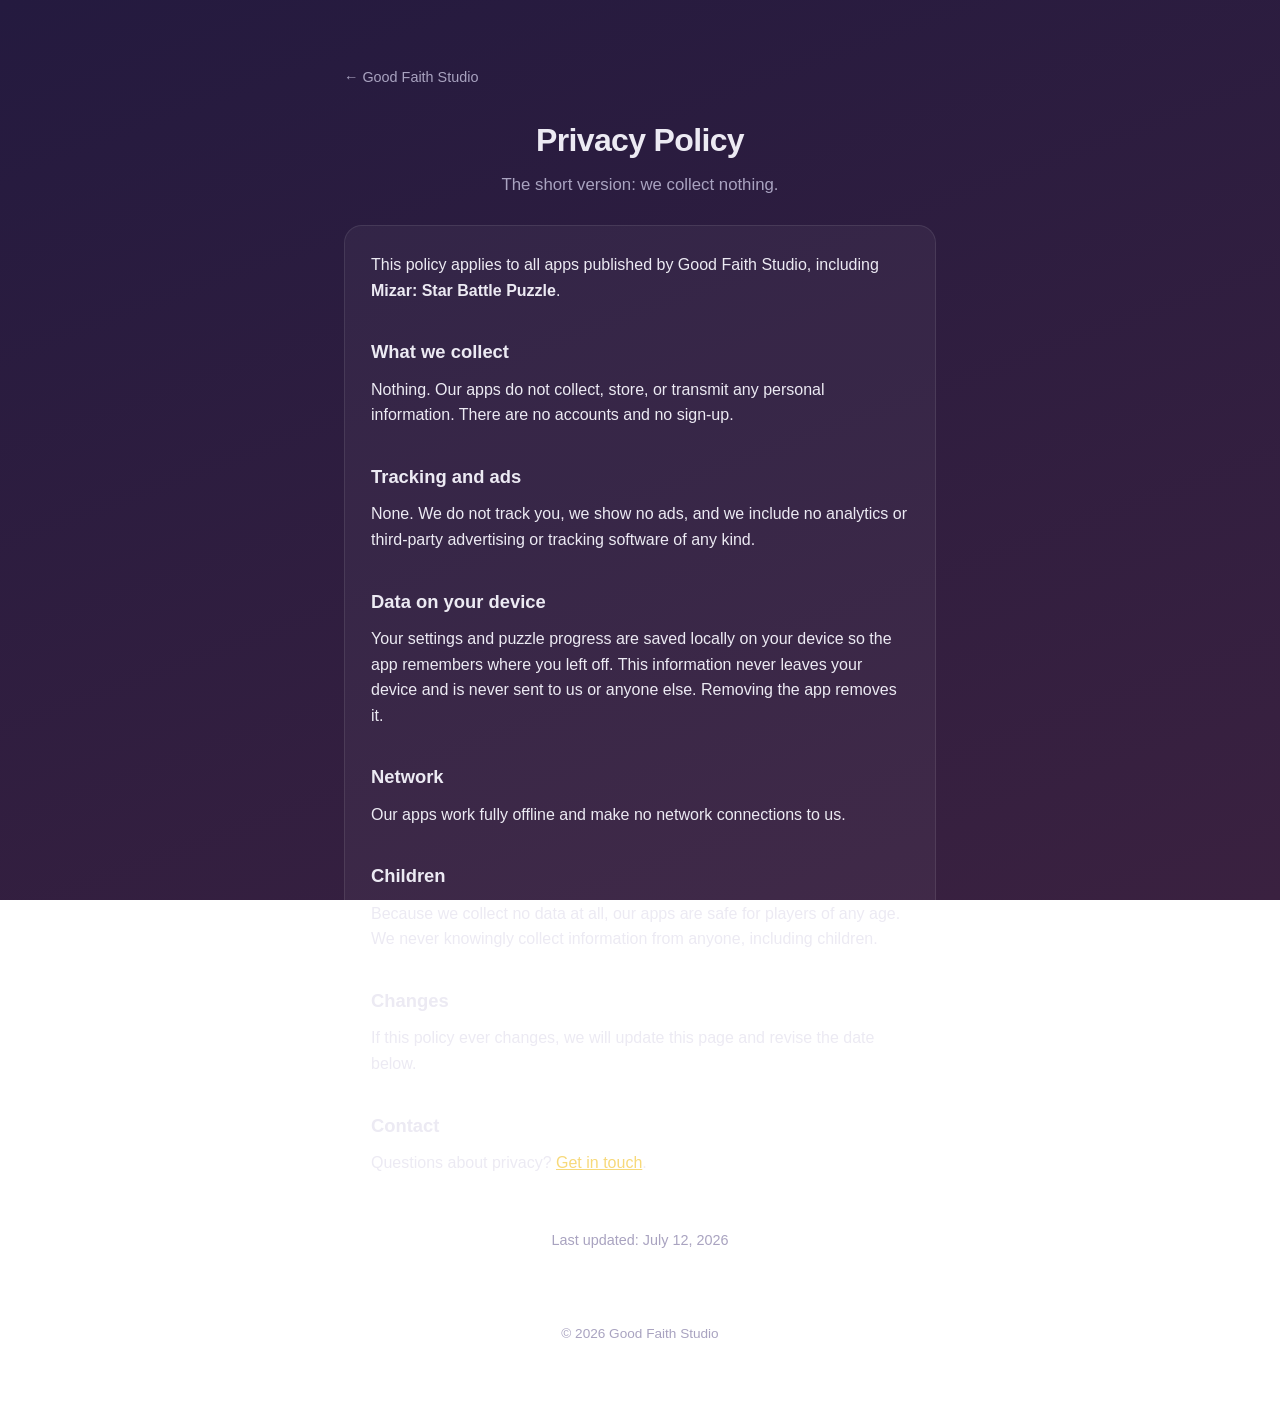
==== privacy/index.html @ 955e89d7 "Good Faith Studio site: landing, support, privacy policy Static GitHub Pages site. Support page uses" ====
<!DOCTYPE html>
<html lang="en">
<head>
<meta charset="utf-8">
<meta name="viewport" content="width=device-width, initial-scale=1">
<title>Privacy Policy &middot; Good Faith Studio</title>
<meta name="description" content="Good Faith Studio apps collect no data. Here's our privacy policy.">
<link rel="stylesheet" href="../style.css">
</head>
<body>
<main class="wrap">
  <a class="back" href="../">&larr; Good Faith Studio</a>

  <h1>Privacy Policy</h1>
  <p class="lead">The short version: we collect nothing.</p>

  <div class="card">
    <p>This policy applies to all apps published by Good Faith Studio, including
    <strong>Mizar: Star Battle Puzzle</strong>.</p>

    <h2>What we collect</h2>
    <p>Nothing. Our apps do not collect, store, or transmit any personal
    information. There are no accounts and no sign-up.</p>

    <h2>Tracking and ads</h2>
    <p>None. We do not track you, we show no ads, and we include no analytics or
    third-party advertising or tracking software of any kind.</p>

    <h2>Data on your device</h2>
    <p>Your settings and puzzle progress are saved locally on your device so the
    app remembers where you left off. This information never leaves your device
    and is never sent to us or anyone else. Removing the app removes it.</p>

    <h2>Network</h2>
    <p>Our apps work fully offline and make no network connections to us.</p>

    <h2>Children</h2>
    <p>Because we collect no data at all, our apps are safe for players of any
    age. We never knowingly collect information from anyone, including children.</p>

    <h2>Changes</h2>
    <p>If this policy ever changes, we will update this page and revise the date
    below.</p>

    <h2>Contact</h2>
    <p>Questions about privacy? <a href="../support/">Get in touch</a>.</p>
  </div>

  <p class="muted small center">Last updated: July 12, 2026</p>

  <footer>&copy; 2026 Good Faith Studio</footer>
</main>
</body>
</html>
---- style.css ----
:root {
  --bg1: #241a3f;
  --bg2: #3a2140;
  --card: rgba(255, 255, 255, 0.045);
  --border: rgba(255, 255, 255, 0.09);
  --text: #eceaf3;
  --muted: #a9a3c0;
  --gold: #f2c94c;
  --gold-soft: #f7d97a;
}

* { box-sizing: border-box; }

html { -webkit-text-size-adjust: 100%; }

body {
  margin: 0;
  min-height: 100vh;
  font-family: -apple-system, BlinkMacSystemFont, "Segoe UI", Roboto, Helvetica, Arial, sans-serif;
  color: var(--text);
  background: linear-gradient(160deg, var(--bg1) 0%, var(--bg2) 100%) fixed;
  line-height: 1.6;
  -webkit-font-smoothing: antialiased;
}

.wrap {
  max-width: 640px;
  margin: 0 auto;
  padding: 64px 24px 80px;
}

.mark { display: block; margin: 0 auto 22px; width: 88px; height: 88px; }

h1 {
  font-size: 2rem;
  font-weight: 800;
  letter-spacing: -0.02em;
  margin: 0 0 6px;
  text-align: center;
}

.tagline {
  text-align: center;
  color: var(--gold);
  font-weight: 600;
  margin: 0 0 34px;
}

h2 {
  font-size: 1.15rem;
  font-weight: 700;
  margin: 34px 0 10px;
}

p { margin: 0 0 16px; }

a { color: var(--gold-soft); }

.lead { color: var(--muted); text-align: center; font-size: 1.05rem; }

.card {
  background: var(--card);
  border: 1px solid var(--border);
  border-radius: 18px;
  padding: 26px 26px 10px;
  margin: 26px 0;
}

.muted { color: var(--muted); }
.small { font-size: 0.9rem; }

.btn {
  display: inline-block;
  background: var(--gold);
  color: #241a3f;
  font-weight: 700;
  text-decoration: none;
  padding: 13px 26px;
  border-radius: 999px;
  transition: transform 0.08s ease, filter 0.15s ease;
}
.btn:hover { filter: brightness(1.05); }
.btn:active { transform: scale(0.98); }

.center { text-align: center; }

nav.links {
  display: flex;
  gap: 22px;
  justify-content: center;
  margin-top: 30px;
  flex-wrap: wrap;
}

footer {
  text-align: center;
  color: var(--muted);
  font-size: 0.85rem;
  margin-top: 48px;
  padding-top: 22px;
  border-top: 1px solid var(--border);
}

.back { display: inline-block; margin-bottom: 26px; color: var(--muted); text-decoration: none; font-size: 0.9rem; }
.back:hover { color: var(--text); }

ul { padding-left: 20px; margin: 0 0 16px; }
li { margin-bottom: 8px; }
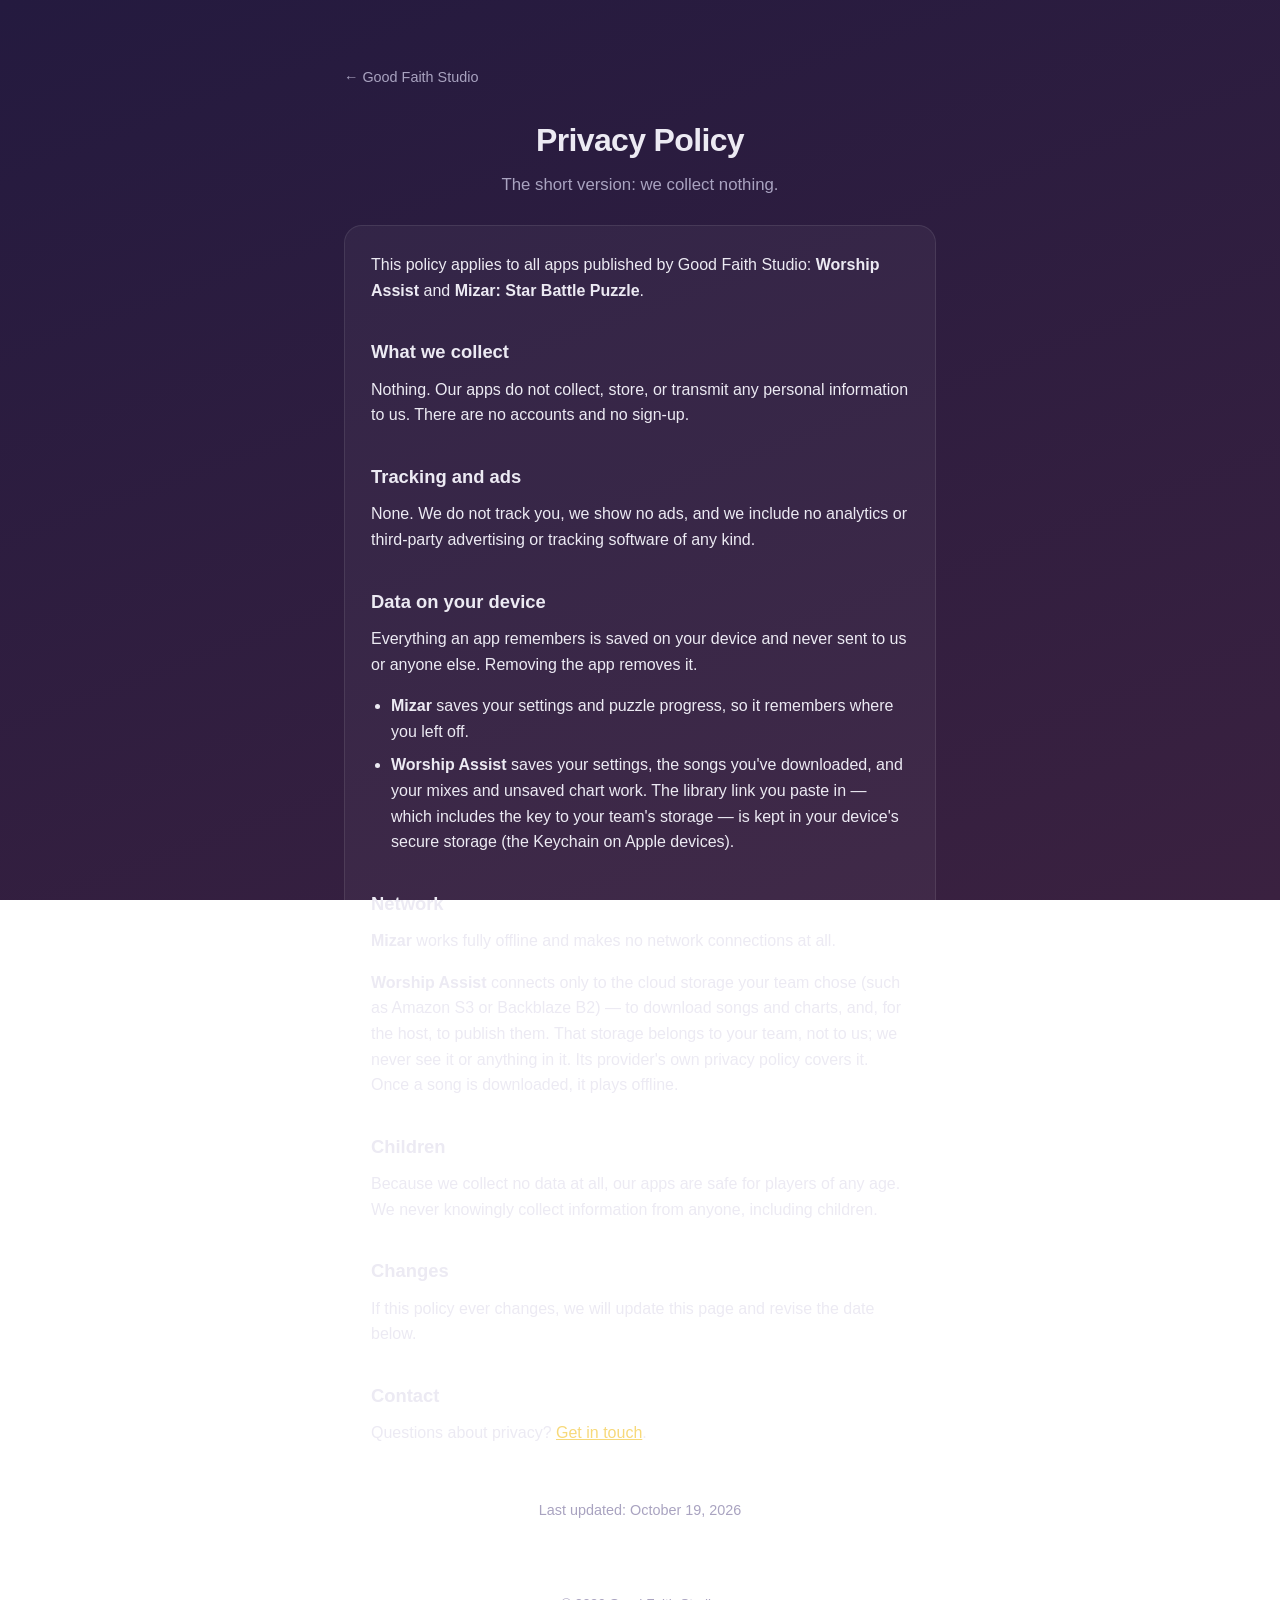
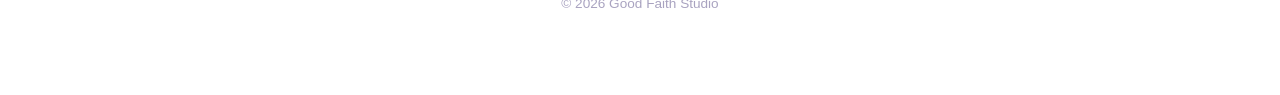
==== commit 085c798b: "Privacy policy covers Worship Assist: what it keeps on the device, and that it talks only to the tea" ====
--- a/privacy/index.html
+++ b/privacy/index.html
@@ -15,24 +15,37 @@
   <p class="lead">The short version: we collect nothing.</p>
 
   <div class="card">
-    <p>This policy applies to all apps published by Good Faith Studio, including
-    <strong>Mizar: Star Battle Puzzle</strong>.</p>
+    <p>This policy applies to all apps published by Good Faith Studio:
+    <strong>Worship Assist</strong> and <strong>Mizar: Star Battle Puzzle</strong>.</p>
 
     <h2>What we collect</h2>
     <p>Nothing. Our apps do not collect, store, or transmit any personal
-    information. There are no accounts and no sign-up.</p>
+    information to us. There are no accounts and no sign-up.</p>
 
     <h2>Tracking and ads</h2>
     <p>None. We do not track you, we show no ads, and we include no analytics or
     third-party advertising or tracking software of any kind.</p>
 
     <h2>Data on your device</h2>
-    <p>Your settings and puzzle progress are saved locally on your device so the
-    app remembers where you left off. This information never leaves your device
-    and is never sent to us or anyone else. Removing the app removes it.</p>
+    <p>Everything an app remembers is saved on your device and never sent to us or
+    anyone else. Removing the app removes it.</p>
+    <ul>
+      <li><strong>Mizar</strong> saves your settings and puzzle progress, so it remembers
+      where you left off.</li>
+      <li><strong>Worship Assist</strong> saves your settings, the songs you've downloaded,
+      and your mixes and unsaved chart work. The library link you paste in &mdash; which
+      includes the key to your team's storage &mdash; is kept in your device's secure
+      storage (the Keychain on Apple devices).</li>
+    </ul>
 
     <h2>Network</h2>
-    <p>Our apps work fully offline and make no network connections to us.</p>
+    <p><strong>Mizar</strong> works fully offline and makes no network connections at
+    all.</p>
+    <p><strong>Worship Assist</strong> connects only to the cloud storage your team
+    chose (such as Amazon S3 or Backblaze B2) &mdash; to download songs and charts, and,
+    for the host, to publish them. That storage belongs to your team, not to us; we
+    never see it or anything in it. Its provider's own privacy policy covers it. Once a
+    song is downloaded, it plays offline.</p>
 
     <h2>Children</h2>
     <p>Because we collect no data at all, our apps are safe for players of any
@@ -46,7 +59,7 @@
     <p>Questions about privacy? <a href="../support/">Get in touch</a>.</p>
   </div>
 
-  <p class="muted small center">Last updated: July 12, 2026</p>
+  <p class="muted small center">Last updated: October 19, 2026</p>
 
   <footer>&copy; 2026 Good Faith Studio</footer>
 </main>
--- a/style.css
+++ b/style.css
@@ -84,6 +84,8 @@
 
 .center { text-align: center; }
 
+.app-name { font-size: 1.15rem; font-weight: 700; color: var(--gold-soft); margin: 0 0 8px; }
+
 nav.links {
   display: flex;
   gap: 22px;
@@ -106,3 +108,85 @@
 
 ul { padding-left: 20px; margin: 0 0 16px; }
 li { margin-bottom: 8px; }
+
+/* Tables (setup-guide value/reference tables) */
+table {
+  width: 100%;
+  border-collapse: collapse;
+  margin: 0 0 18px;
+  font-size: 0.92rem;
+  display: block;
+  overflow-x: auto;
+}
+th, td {
+  text-align: left;
+  padding: 9px 12px;
+  border-bottom: 1px solid var(--border);
+  vertical-align: top;
+}
+th { color: var(--gold-soft); font-weight: 700; }
+
+/* Code — inline and blocks */
+code {
+  font-family: ui-monospace, SFMono-Regular, Menlo, Consolas, monospace;
+  font-size: 0.86em;
+  background: rgba(255, 255, 255, 0.07);
+  border: 1px solid var(--border);
+  border-radius: 5px;
+  padding: 1px 5px;
+}
+pre {
+  background: rgba(0, 0, 0, 0.28);
+  border: 1px solid var(--border);
+  border-radius: 12px;
+  padding: 16px 18px;
+  overflow-x: auto;
+  margin: 0 0 18px;
+  line-height: 1.45;
+}
+pre code {
+  background: none;
+  border: 0;
+  border-radius: 0;
+  padding: 0;
+  font-size: 0.84rem;
+}
+
+blockquote {
+  margin: 0 0 18px;
+  padding: 2px 0 2px 16px;
+  border-left: 3px solid var(--border);
+  color: var(--muted);
+}
+
+/* --- Featured app: the studio's flagship, given more weight than the rest --- */
+.card.featured {
+  background: rgba(242, 201, 76, 0.055);
+  border-color: rgba(242, 201, 76, 0.26);
+  padding: 34px 26px 18px;
+}
+.app-name.big { font-size: 1.75rem; line-height: 1.25; margin-bottom: 12px; }
+
+/* --- Secondary app: present, but clearly not the headline --- */
+.eyebrow {
+  text-align: center; color: var(--muted); font-size: 0.8rem;
+  letter-spacing: 0.09em; text-transform: uppercase; margin: 44px 0 -8px;
+}
+.card.secondary {
+  padding: 18px 22px 8px;
+  width: 66.7%;
+  margin-left: auto;
+  margin-right: auto;
+}
+/* two-thirds looks deliberate on a desktop, cramped on a phone */
+@media (max-width: 520px) {
+  .card.secondary { width: 100%; }
+}
+.card.secondary .app-name { font-size: 1rem; margin-bottom: 6px; }
+.card.secondary .small { font-size: 0.82rem; }
+.btn.quiet {
+  background: transparent; color: var(--gold-soft);
+  border: 1px solid rgba(242, 201, 76, 0.45);
+  font-weight: 600; padding: 8px 18px; font-size: 0.88rem;
+}
+.btn.quiet:hover { background: rgba(242, 201, 76, 0.08); filter: none; }
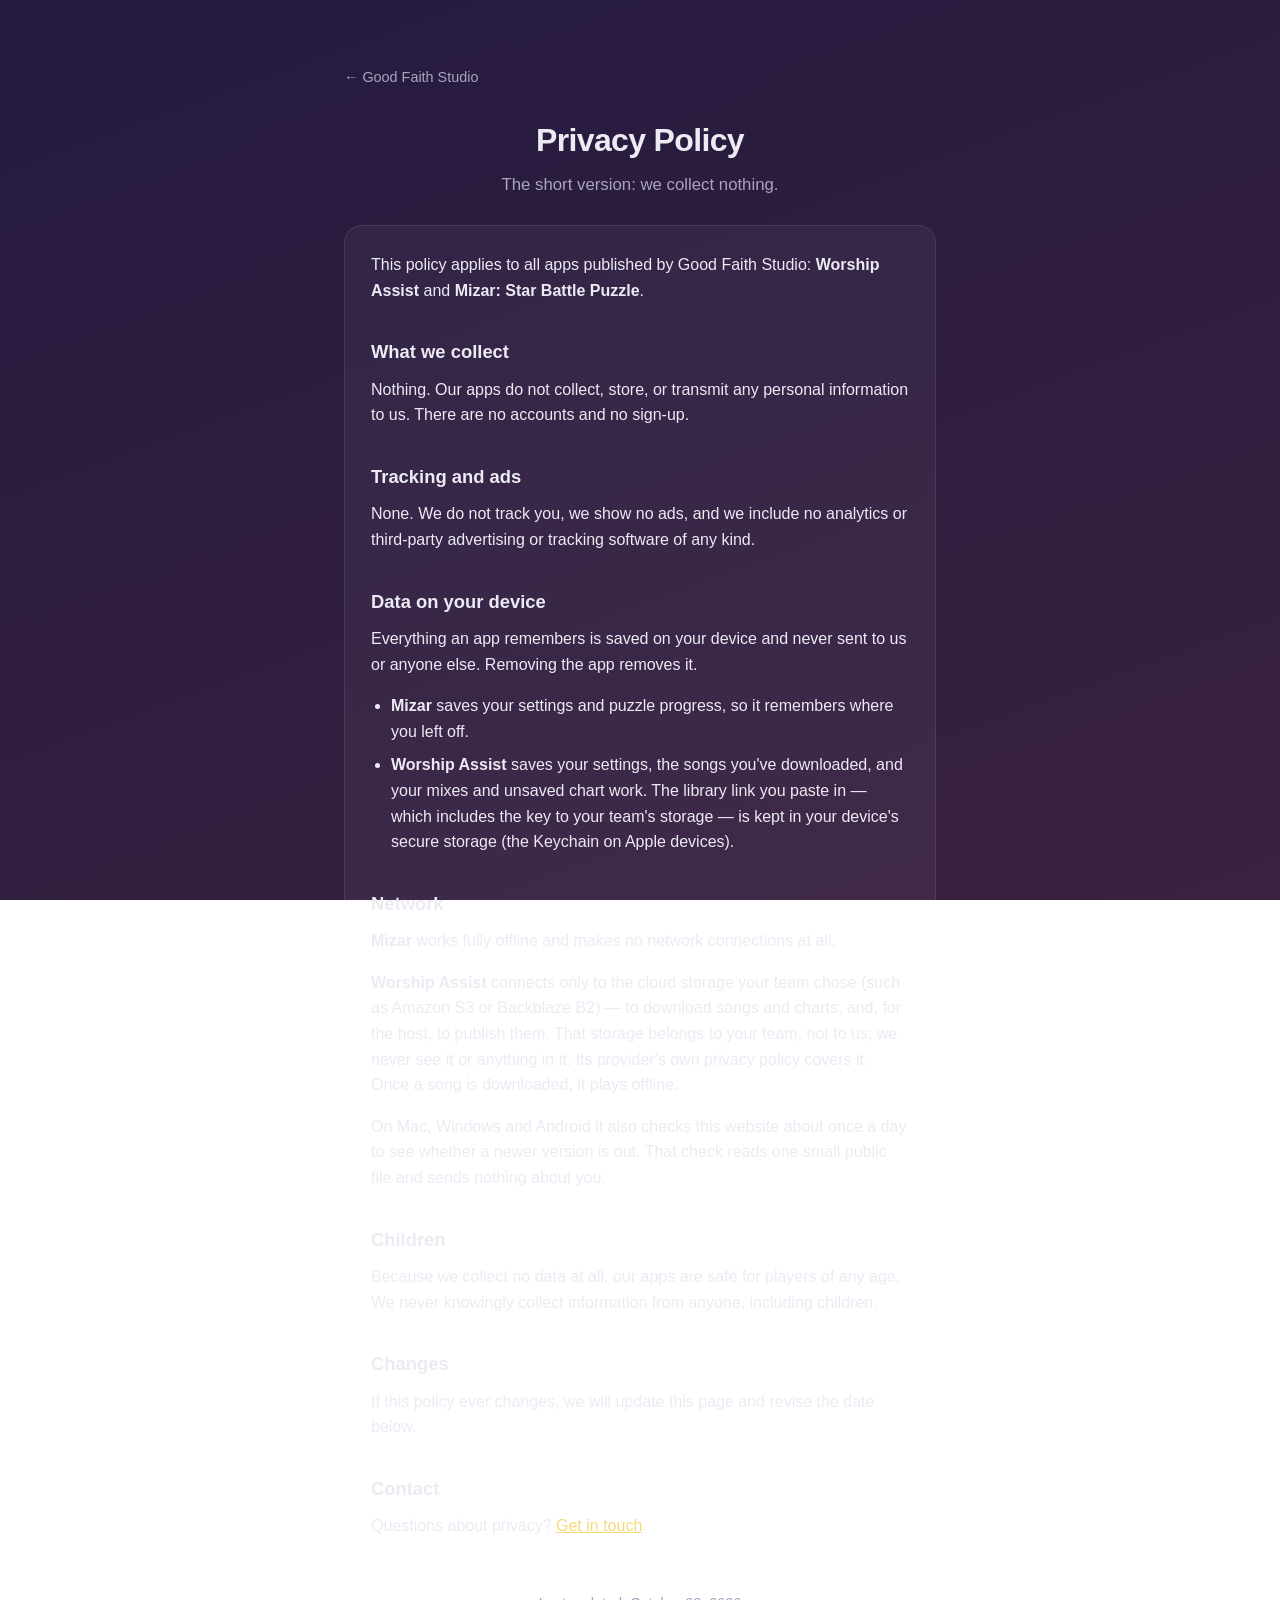
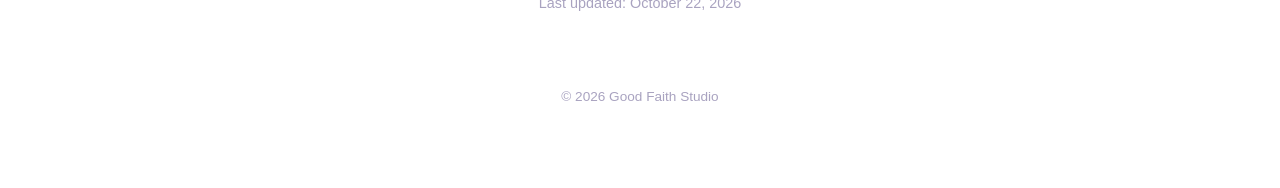
==== commit c3e5efcf: "Privacy: Worship Assist checks this site once a day for a newer version Co-Authored-By: Claude Opus " ====
--- a/privacy/index.html
+++ b/privacy/index.html
@@ -46,6 +46,9 @@
     for the host, to publish them. That storage belongs to your team, not to us; we
     never see it or anything in it. Its provider's own privacy policy covers it. Once a
     song is downloaded, it plays offline.</p>
+    <p>On Mac, Windows and Android it also checks this website about once a day to
+    see whether a newer version is out. That check reads one small public file and
+    sends nothing about you.</p>
 
     <h2>Children</h2>
     <p>Because we collect no data at all, our apps are safe for players of any
@@ -59,7 +62,7 @@
     <p>Questions about privacy? <a href="../support/">Get in touch</a>.</p>
   </div>
 
-  <p class="muted small center">Last updated: October 19, 2026</p>
+  <p class="muted small center">Last updated: October 22, 2026</p>
 
   <footer>&copy; 2026 Good Faith Studio</footer>
 </main>
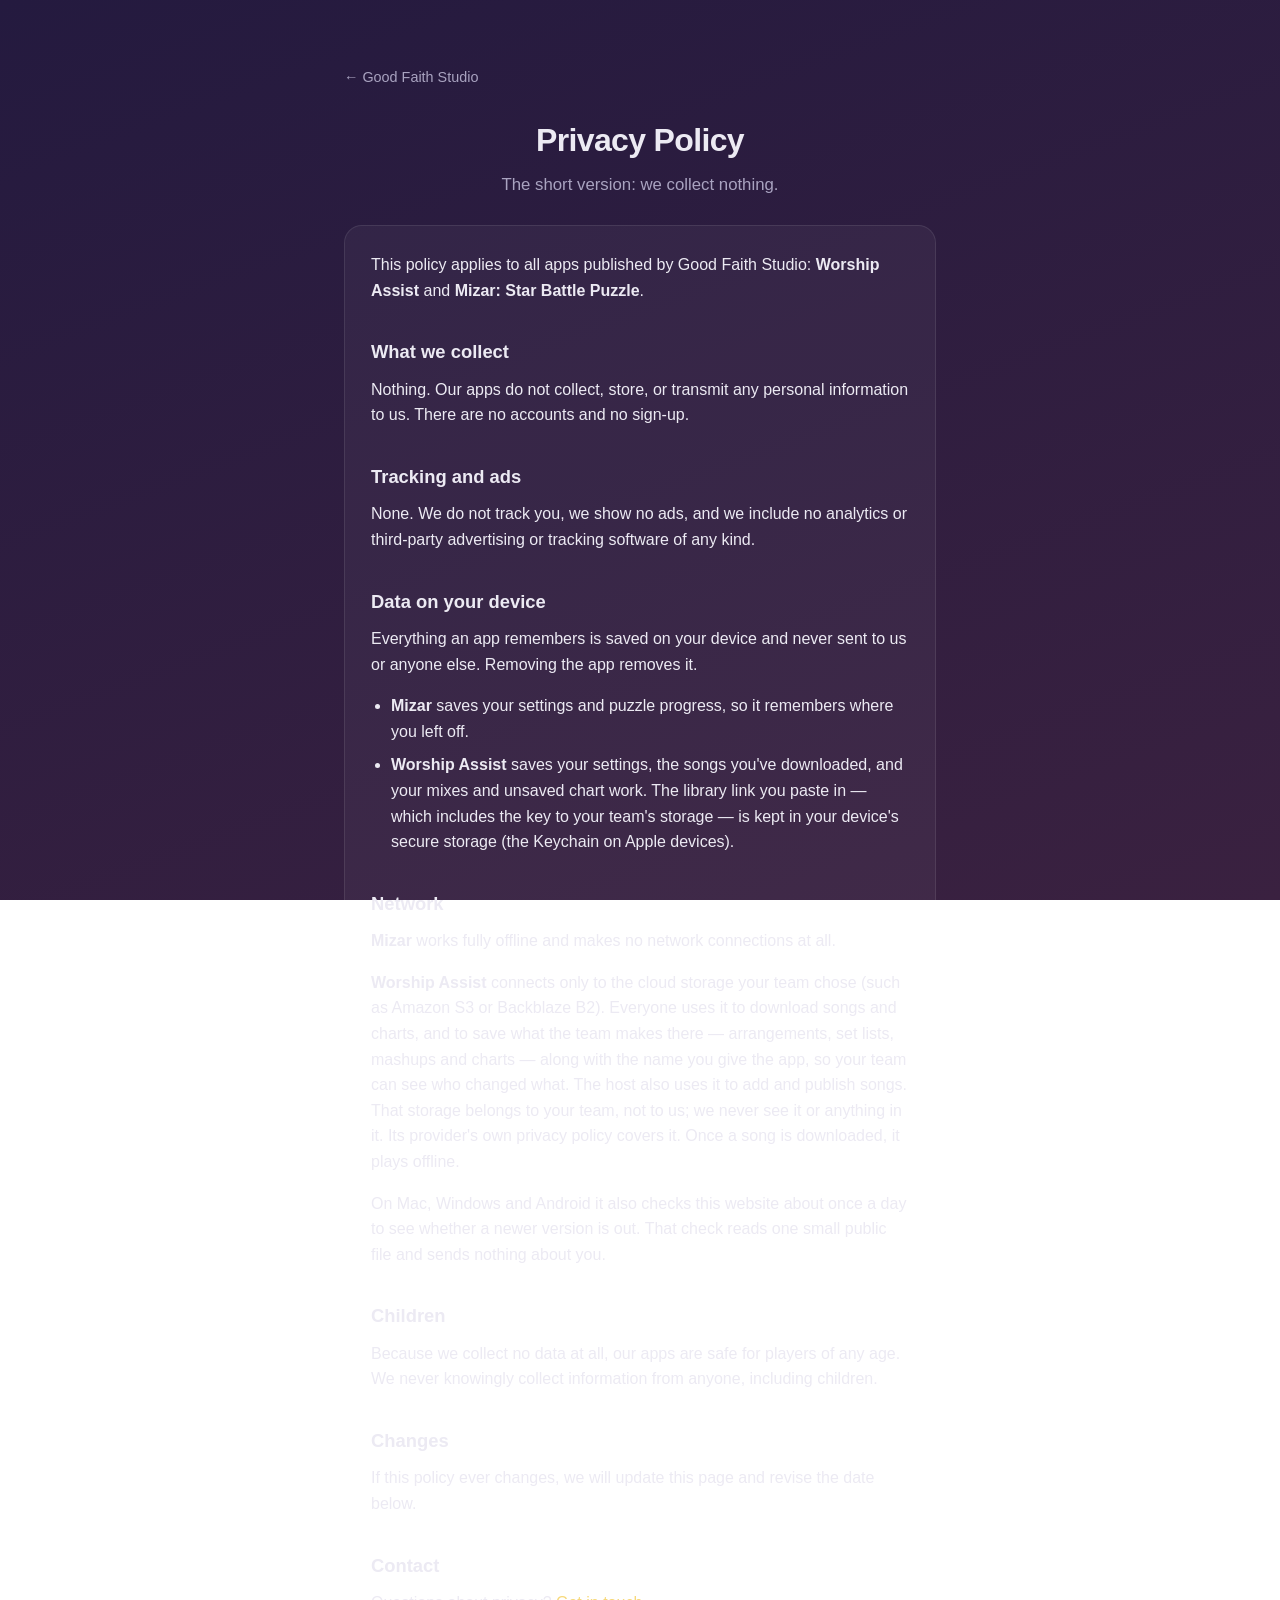
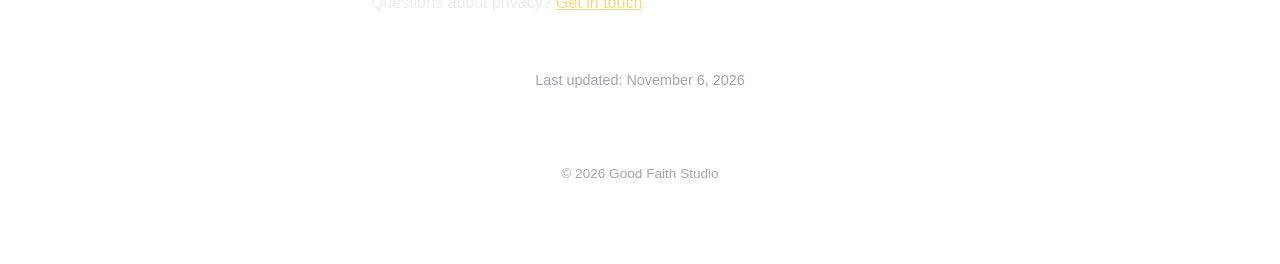
==== commit 58def96e: "Privacy: everyone saves arrangements, set lists, mashups and charts (with their name, for the Activi" ====
--- a/privacy/index.html
+++ b/privacy/index.html
@@ -42,8 +42,11 @@
     <p><strong>Mizar</strong> works fully offline and makes no network connections at
     all.</p>
     <p><strong>Worship Assist</strong> connects only to the cloud storage your team
-    chose (such as Amazon S3 or Backblaze B2) &mdash; to download songs and charts, and,
-    for the host, to publish them. That storage belongs to your team, not to us; we
+    chose (such as Amazon S3 or Backblaze B2). Everyone uses it to download songs and
+    charts, and to save what the team makes there &mdash; arrangements, set lists, mashups
+    and charts &mdash; along with the name you give the app, so your team can see who
+    changed what. The host also uses it to add and publish songs. That storage belongs
+    to your team, not to us; we
     never see it or anything in it. Its provider's own privacy policy covers it. Once a
     song is downloaded, it plays offline.</p>
     <p>On Mac, Windows and Android it also checks this website about once a day to
@@ -62,7 +65,7 @@
     <p>Questions about privacy? <a href="../support/">Get in touch</a>.</p>
   </div>
 
-  <p class="muted small center">Last updated: October 22, 2026</p>
+  <p class="muted small center">Last updated: November 6, 2026</p>
 
   <footer>&copy; 2026 Good Faith Studio</footer>
 </main>
